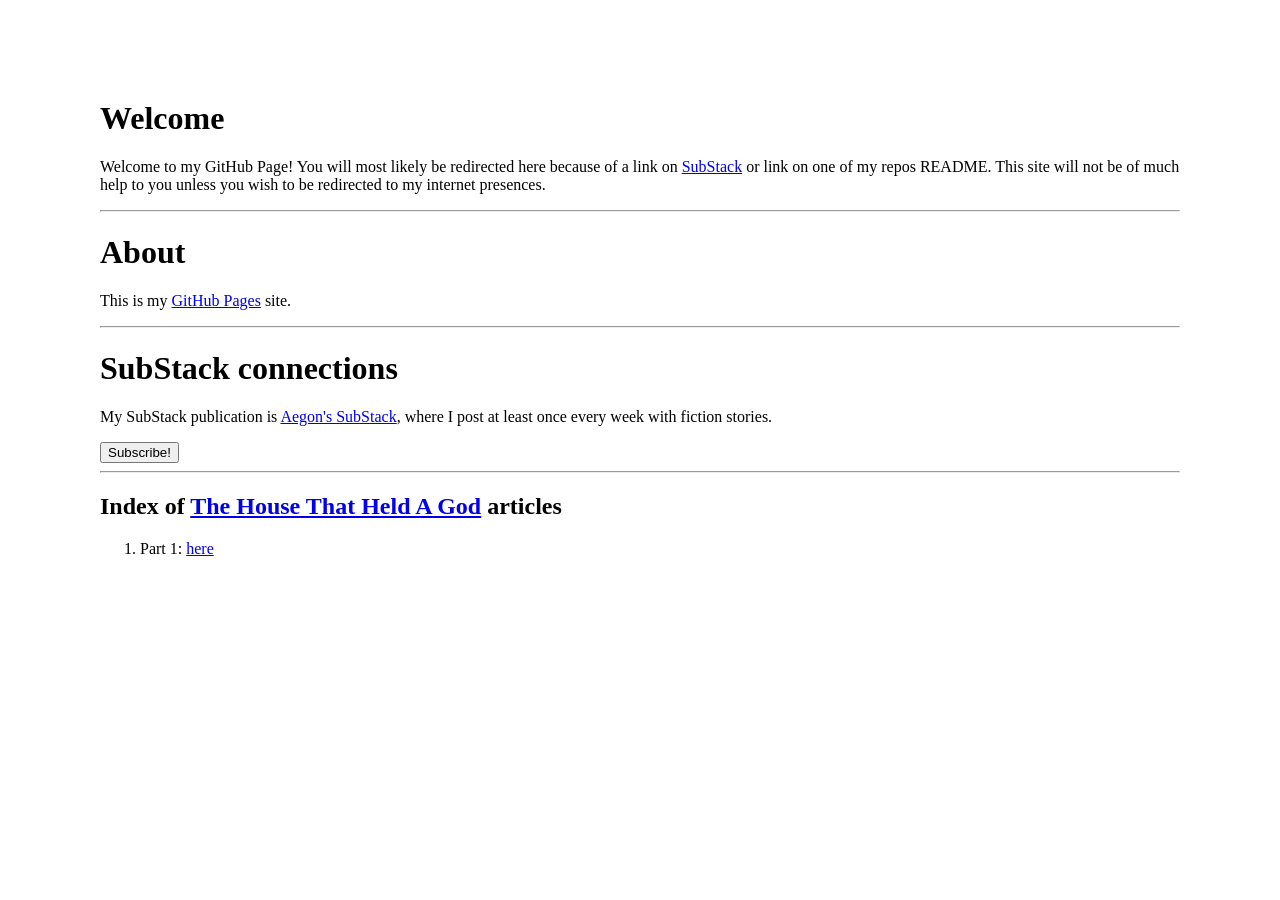
==== index.html @ 67aac41e "Update title from Naad's to Aegon's Github Page" ====
<!DOCTYPE html>
<html lang="en">
  <head>
    <meta charset="utf-8">
    <title>Aegon's Github Page</title>
    <style type="text/css">
      body {
        font: 'Nunito';
      }
    </style>
    <script>
      function goToMySubStack() {
        window.location.href = "https://aegontargaryen120.substack.com/?r=91o3v6&utm_campaign=pub-share-checklist";
      }
    </script>
  </head>
  <body topmargin="100" leftmargin="100">
    <h1>Welcome</h1>
    <p>Welcome to my GitHub Page! You will most likely be redirected here because of a link on <a href="https://substack.com/@naad1234">SubStack</a> or link on one of my repos README. This site will not be of much help to you unless you wish to be redirected to my internet presences.</p>
    <hr>
    <h1>About</h1>
    <p>This is my <a href="https://pages.github.com">GitHub Pages</a> site.</p>
    <hr>
    <h1>SubStack connections</h1>
    <p>My SubStack publication is <a href="https://aegontargaryen120.substack.com">Aegon's SubStack</a>, where I post at least once every week with fiction stories.</p>
    <button onclick="goToMySubStack()">Subscribe!</button>
    <hr>
    <h2>Index of <a href="https://aegontargaryen120.substack.com/">The House That Held A God</a> articles</h2>
    <ol type="1">
      <li>Part 1: <a href="https://aegontargaryen120.substack.com/p/the-house-that-held-a-god-pt-1?r=91o3v6&utm_campaign=post&utm_medium=web&showWelcomeOnShare=true">here</a></li>
    </ol>
  </body>
</html>
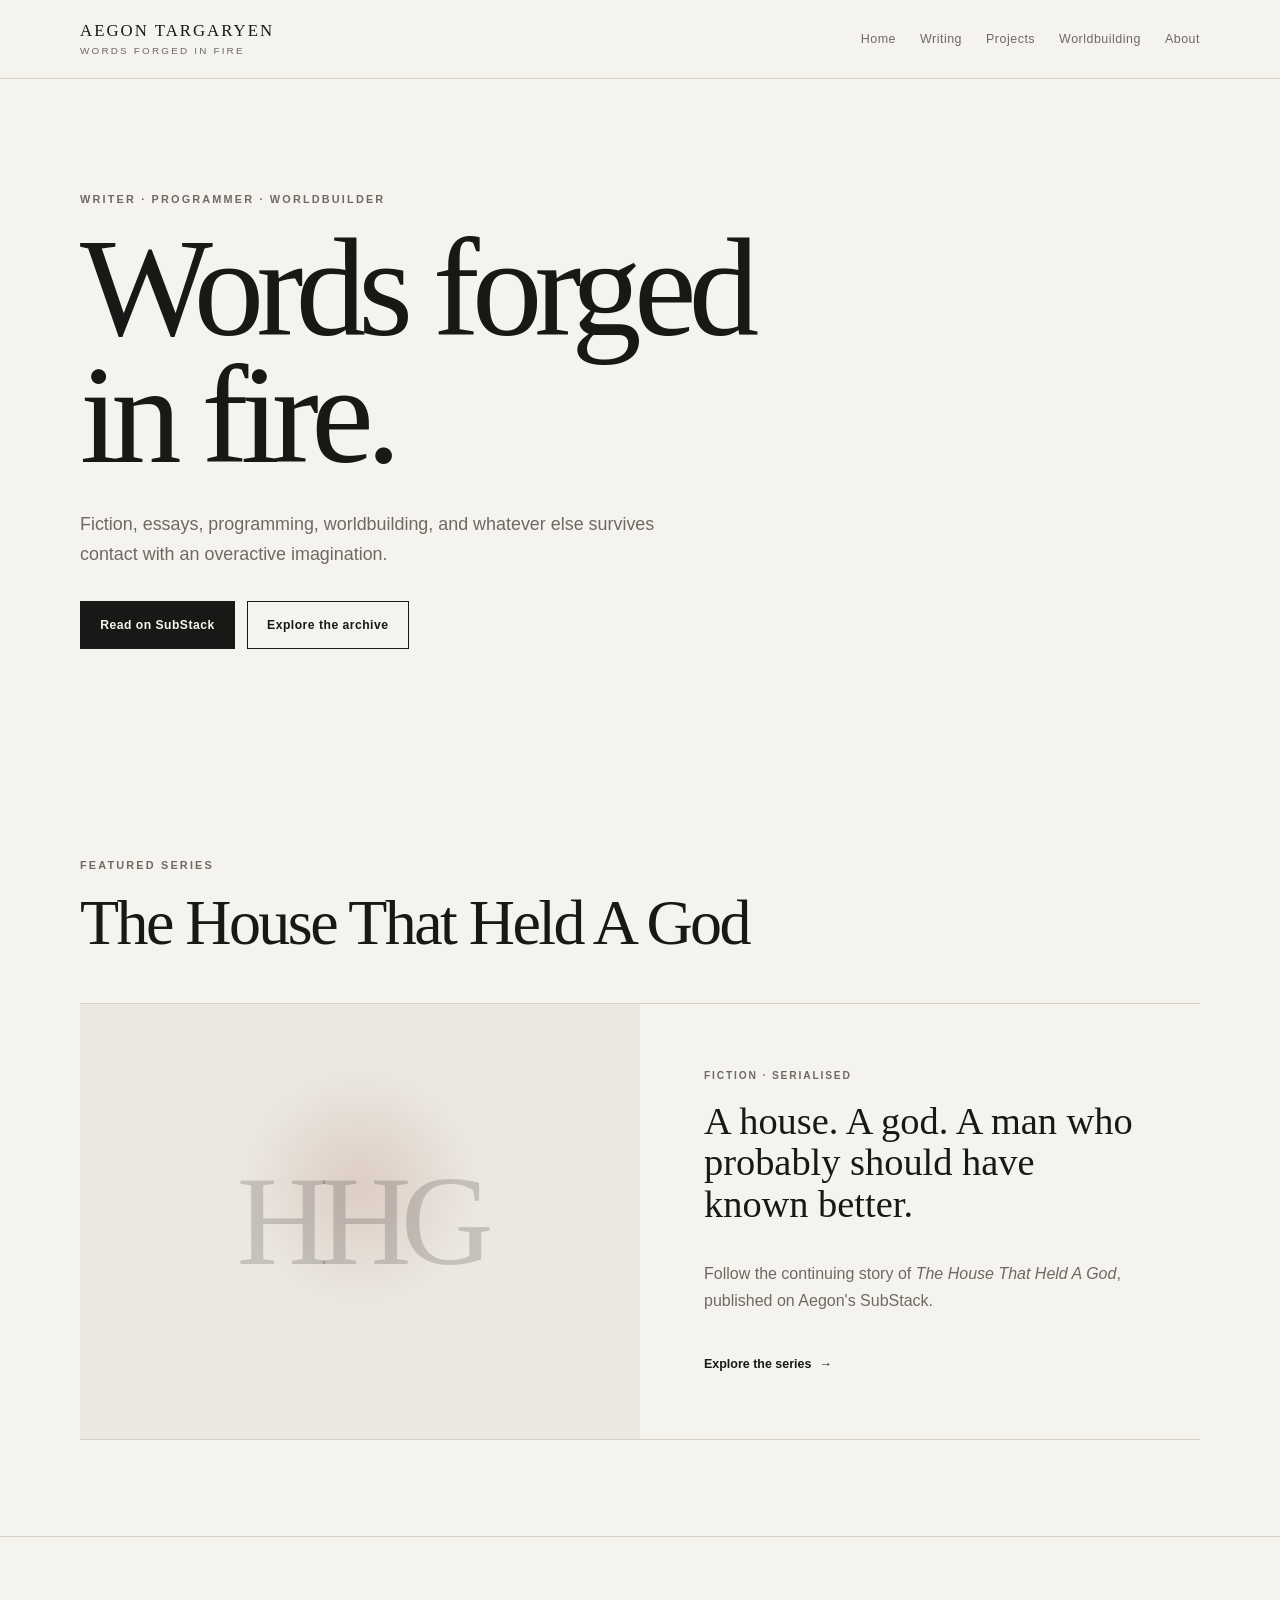
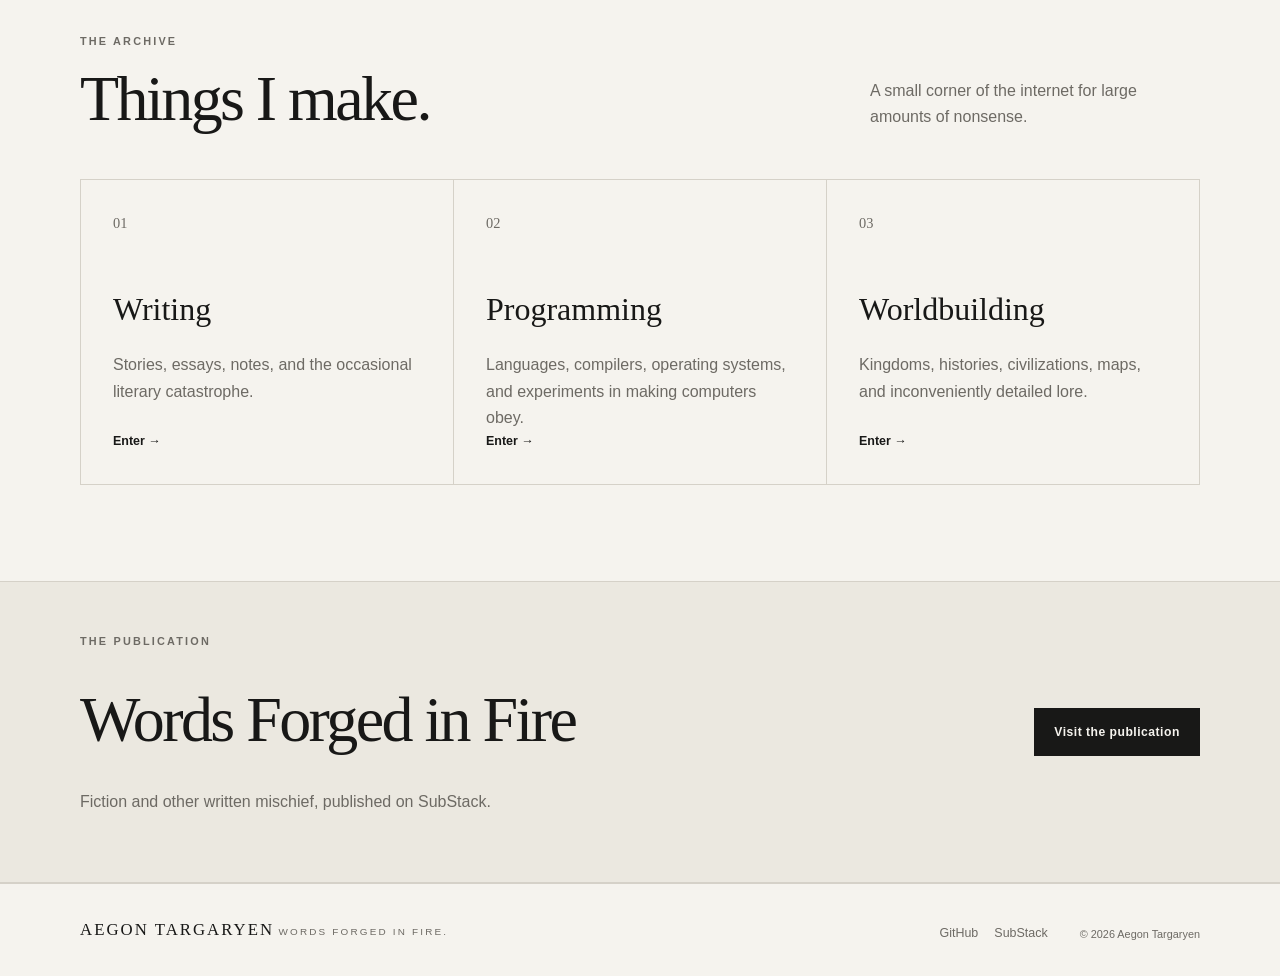
==== commit 0d93c03c: "Completely redesigned the site" ====
--- a/index.html
+++ b/index.html
@@ -1,33 +1,131 @@
-<!DOCTYPE html>
+<!doctype html>
 <html lang="en">
-  <head>
-    <meta charset="utf-8">
-    <title>Aegon's Github Page</title>
-    <style type="text/css">
-      body {
-        font: 'Nunito';
-      }
-    </style>
-    <script>
-      function goToMySubStack() {
-        window.location.href = "https://aegontargaryen120.substack.com/?r=91o3v6&utm_campaign=pub-share-checklist";
-      }
-    </script>
-  </head>
-  <body topmargin="100" leftmargin="100">
-    <h1>Welcome</h1>
-    <p>Welcome to my GitHub Page! You will most likely be redirected here because of a link on <a href="https://substack.com/@naad1234">SubStack</a> or link on one of my repos README. This site will not be of much help to you unless you wish to be redirected to my internet presences.</p>
-    <hr>
-    <h1>About</h1>
-    <p>This is my <a href="https://pages.github.com">GitHub Pages</a> site.</p>
-    <hr>
-    <h1>SubStack connections</h1>
-    <p>My SubStack publication is <a href="https://aegontargaryen120.substack.com">Aegon's SubStack</a>, where I post at least once every week with fiction stories.</p>
-    <button onclick="goToMySubStack()">Subscribe!</button>
-    <hr>
-    <h2>Index of <a href="https://aegontargaryen120.substack.com/">The House That Held A God</a> articles</h2>
-    <ol type="1">
-      <li>Part 1: <a href="https://aegontargaryen120.substack.com/p/the-house-that-held-a-god-pt-1?r=91o3v6&utm_campaign=post&utm_medium=web&showWelcomeOnShare=true">here</a></li>
-    </ol>
-  </body>
+<head>
+  <meta charset="utf-8">
+  <meta name="viewport" content="width=device-width, initial-scale=1">
+  <meta name="description" content="Aegon Targaryen — writing, programming, worldbuilding, and assorted intellectual mischief.">
+  <title>Aegon Targaryen | Words Forged in Fire</title>
+  <link rel="stylesheet" href="css/style.css">
+</head>
+<body>
+  <header class="site-header">
+    <div class="container header-inner">
+      <a class="brand" href="index.html" aria-label="Aegon Targaryen home">
+        <span class="brand-name">AEGON TARGARYEN</span>
+        <span class="brand-tagline">WORDS FORGED IN FIRE</span>
+      </a>
+
+      <button class="menu-toggle" type="button" aria-expanded="false" aria-controls="site-nav" aria-label="Open navigation">
+        <span></span><span></span><span></span>
+      </button>
+
+      <nav id="site-nav" class="site-nav" aria-label="Main navigation">
+        <a href="index.html">Home</a>
+        <a href="writing.html">Writing</a>
+        <a href="projects.html">Projects</a>
+        <a href="worldbuilding.html">Worldbuilding</a>
+        <a href="about.html">About</a>
+      </nav>
+    </div>
+  </header>
+
+  <main>
+    <section class="hero container">
+      <div class="hero-copy">
+        <p class="eyebrow">Writer · Programmer · Worldbuilder</p>
+        <h1>Words forged<br>in fire.</h1>
+        <p class="hero-lede">
+          Fiction, essays, programming, worldbuilding, and whatever else
+          survives contact with an overactive imagination.
+        </p>
+        <div class="actions">
+          <a class="button button-dark" href="https://aegontargaryen120.substack.com/">Read on SubStack</a>
+          <a class="button button-light" href="writing.html">Explore the archive</a>
+        </div>
+      </div>
+    </section>
+
+    <section class="section container featured">
+      <div class="section-heading">
+        <p class="eyebrow">Featured series</p>
+        <h2>The House That Held A God</h2>
+      </div>
+
+      <article class="feature-card">
+        <div class="feature-art" aria-hidden="true">
+          <span>HHG</span>
+        </div>
+        <div class="feature-copy">
+          <p class="meta">FICTION · SERIALISED</p>
+          <h3>A house. A god. A man who probably should have known better.</h3>
+          <p>
+            Follow the continuing story of <em>The House That Held A God</em>,
+            published on Aegon's SubStack.
+          </p>
+          <a class="text-link" href="series/house-that-held-a-god.html">Explore the series <span>→</span></a>
+        </div>
+      </article>
+    </section>
+
+    <section class="section section-rule">
+      <div class="container">
+        <div class="section-heading split">
+          <div>
+            <p class="eyebrow">The archive</p>
+            <h2>Things I make.</h2>
+          </div>
+          <p class="section-note">A small corner of the internet for large amounts of nonsense.</p>
+        </div>
+
+        <div class="card-grid">
+          <a class="topic-card" href="writing.html">
+            <span class="card-number">01</span>
+            <h3>Writing</h3>
+            <p>Stories, essays, notes, and the occasional literary catastrophe.</p>
+            <span class="text-link">Enter →</span>
+          </a>
+          <a class="topic-card" href="projects.html">
+            <span class="card-number">02</span>
+            <h3>Programming</h3>
+            <p>Languages, compilers, operating systems, and experiments in making computers obey.</p>
+            <span class="text-link">Enter →</span>
+          </a>
+          <a class="topic-card" href="worldbuilding.html">
+            <span class="card-number">03</span>
+            <h3>Worldbuilding</h3>
+            <p>Kingdoms, histories, civilizations, maps, and inconveniently detailed lore.</p>
+            <span class="text-link">Enter →</span>
+          </a>
+        </div>
+      </div>
+    </section>
+
+    <section class="newsletter">
+      <div class="container newsletter-inner">
+        <div>
+          <p class="eyebrow">The publication</p>
+          <h2>Words Forged in Fire</h2>
+          <p>Fiction and other written mischief, published on SubStack.</p>
+        </div>
+        <a class="button button-dark" href="https://aegontargaryen120.substack.com/">Visit the publication</a>
+      </div>
+    </section>
+  </main>
+
+  <footer class="site-footer">
+    <div class="container footer-inner">
+      <div>
+        <span class="brand-name">AEGON TARGARYEN</span>
+        <span class="footer-tagline">Words forged in fire.</span>
+      </div>
+      <div class="footer-links">
+        <a href="https://github.com/aegontargaryen120">GitHub</a>
+        <a href="https://aegontargaryen120.substack.com/">SubStack</a>
+      </div>
+      <small>© <span id="year"></span> Aegon Targaryen</small>
+    </div>
+  </footer>
+
+  <script src="js/main.js"></script>
+</body>
 </html>
--- a/css/style.css
+++ b/css/style.css
@@ -0,0 +1,495 @@
+:root {
+  --paper: #f5f3ee;
+  --paper-dark: #ebe8e0;
+  --ink: #181817;
+  --muted: #6d6a64;
+  --line: #d5d1c8;
+  --accent: #8a3026;
+  --accent-dark: #68231d;
+  --serif: Georgia, "Times New Roman", serif;
+  --sans: -apple-system, BlinkMacSystemFont, "Segoe UI", sans-serif;
+  --content: 1120px;
+  --reading: 720px;
+}
+
+* { box-sizing: border-box; }
+
+html { scroll-behavior: smooth; }
+
+body {
+  margin: 0;
+  background: var(--paper);
+  color: var(--ink);
+  font-family: var(--sans);
+  line-height: 1.65;
+}
+
+body::selection {
+  background: var(--ink);
+  color: var(--paper);
+}
+
+a { color: inherit; text-decoration: none; }
+
+img { display: block; max-width: 100%; }
+
+button { font: inherit; }
+
+.container {
+  width: min(calc(100% - 3rem), var(--content));
+  margin-inline: auto;
+}
+
+.narrow { max-width: var(--reading); }
+
+.site-header {
+  border-bottom: 1px solid var(--line);
+  background: rgba(245, 243, 238, .94);
+  position: sticky;
+  top: 0;
+  z-index: 10;
+  backdrop-filter: blur(10px);
+}
+
+.header-inner {
+  min-height: 78px;
+  display: flex;
+  align-items: center;
+  justify-content: space-between;
+  gap: 2rem;
+}
+
+.brand {
+  display: inline-flex;
+  flex-direction: column;
+  line-height: 1.1;
+}
+
+.brand-name {
+  font-family: var(--serif);
+  font-size: 1.05rem;
+  letter-spacing: .12em;
+}
+
+.brand-tagline, .footer-tagline {
+  margin-top: .35rem;
+  color: var(--muted);
+  font-size: .62rem;
+  letter-spacing: .22em;
+  text-transform: uppercase;
+}
+
+.site-nav {
+  display: flex;
+  align-items: center;
+  gap: 1.5rem;
+}
+
+.site-nav a {
+  position: relative;
+  color: var(--muted);
+  font-size: .78rem;
+  letter-spacing: .04em;
+}
+
+.site-nav a:hover, .site-nav a.active { color: var(--ink); }
+
+.site-nav a.active::after {
+  content: "";
+  position: absolute;
+  left: 0;
+  right: 0;
+  bottom: -.45rem;
+  height: 1px;
+  background: var(--accent);
+}
+
+.menu-toggle {
+  display: none;
+  border: 0;
+  background: transparent;
+  padding: .4rem;
+  cursor: pointer;
+}
+
+.menu-toggle span {
+  display: block;
+  width: 25px;
+  height: 1px;
+  margin: 5px 0;
+  background: var(--ink);
+}
+
+.hero {
+  min-height: 72vh;
+  display: flex;
+  align-items: center;
+  padding-block: 7rem;
+}
+
+.hero-copy { max-width: 820px; }
+
+.eyebrow {
+  margin: 0 0 1rem;
+  color: var(--muted);
+  font-size: .68rem;
+  font-weight: 700;
+  letter-spacing: .2em;
+  text-transform: uppercase;
+}
+
+.hero h1, .page-hero h1 {
+  margin: 0;
+  font-family: var(--serif);
+  font-weight: 400;
+  letter-spacing: -.055em;
+  line-height: .9;
+}
+
+.hero h1 {
+  font-size: clamp(4.5rem, 11vw, 9rem);
+}
+
+.hero-lede {
+  max-width: 600px;
+  margin: 2rem 0;
+  color: var(--muted);
+  font-size: 1.12rem;
+}
+
+.actions {
+  display: flex;
+  flex-wrap: wrap;
+  gap: .75rem;
+}
+
+.button {
+  display: inline-block;
+  padding: .8rem 1.2rem;
+  border: 1px solid var(--ink);
+  font-size: .76rem;
+  font-weight: 700;
+  letter-spacing: .04em;
+  transition: background .18s ease, color .18s ease, transform .18s ease, border-color .18s ease;
+}
+
+.button:hover { transform: translateY(-2px); }
+
+.button-dark { background: var(--ink); color: var(--paper); }
+.button-dark:hover { background: var(--accent); border-color: var(--accent); }
+.button-light:hover { background: var(--ink); color: var(--paper); }
+
+.section {
+  padding-block: 6rem;
+}
+
+.section-rule {
+  border-top: 1px solid var(--line);
+}
+
+.section-heading h2 {
+  margin: 0;
+  font-family: var(--serif);
+  font-size: clamp(2.3rem, 5vw, 4.5rem);
+  font-weight: 400;
+  letter-spacing: -.04em;
+  line-height: 1;
+}
+
+.split {
+  display: flex;
+  align-items: end;
+  justify-content: space-between;
+  gap: 3rem;
+  margin-bottom: 3rem;
+}
+
+.section-note {
+  max-width: 330px;
+  margin: 0;
+  color: var(--muted);
+}
+
+.feature-card {
+  display: grid;
+  grid-template-columns: 1fr 1fr;
+  margin-top: 3rem;
+  border-top: 1px solid var(--line);
+  border-bottom: 1px solid var(--line);
+}
+
+.feature-art {
+  min-height: 430px;
+  display: grid;
+  place-items: center;
+  background:
+    radial-gradient(circle at 50% 42%, rgba(138,48,38,.15), transparent 32%),
+    var(--paper-dark);
+  color: rgba(24,24,23,.18);
+  font-family: var(--serif);
+  font-size: clamp(4rem, 10vw, 8rem);
+  letter-spacing: -.08em;
+}
+
+.feature-copy {
+  display: flex;
+  flex-direction: column;
+  justify-content: center;
+  padding: clamp(2rem, 5vw, 5rem);
+}
+
+.feature-copy h3 {
+  margin: 0 0 1.25rem;
+  font-family: var(--serif);
+  font-size: clamp(1.8rem, 3vw, 3rem);
+  font-weight: 400;
+  line-height: 1.08;
+}
+
+.feature-copy p:not(.meta) { color: var(--muted); }
+
+.meta {
+  margin: 0 0 1rem;
+  color: var(--muted);
+  font-size: .64rem;
+  font-weight: 700;
+  letter-spacing: .18em;
+}
+
+.text-link {
+  display: inline-flex;
+  gap: .5rem;
+  width: fit-content;
+  margin-top: 1.5rem;
+  font-size: .78rem;
+  font-weight: 700;
+}
+
+.text-link:hover { color: var(--accent); }
+
+.card-grid {
+  display: grid;
+  grid-template-columns: repeat(3, 1fr);
+  border-top: 1px solid var(--line);
+  border-left: 1px solid var(--line);
+}
+
+.topic-card {
+  display: flex;
+  min-height: 300px;
+  flex-direction: column;
+  padding: 2rem;
+  border-right: 1px solid var(--line);
+  border-bottom: 1px solid var(--line);
+  transition: background .2s ease;
+}
+
+.topic-card:hover { background: var(--paper-dark); }
+
+.card-number, .article-no {
+  color: var(--muted);
+  font-family: var(--serif);
+  font-size: .9rem;
+}
+
+.topic-card h3, .topic-card h2 {
+  margin: 3rem 0 1rem;
+  font-family: var(--serif);
+  font-size: 2rem;
+  font-weight: 400;
+}
+
+.topic-card p {
+  margin: 0;
+  color: var(--muted);
+}
+
+.topic-card .text-link { margin-top: auto; }
+
+.newsletter {
+  background: var(--paper-dark);
+  border-top: 1px solid var(--line);
+  border-bottom: 1px solid var(--line);
+}
+
+.newsletter-inner {
+  min-height: 300px;
+  display: flex;
+  align-items: center;
+  justify-content: space-between;
+  gap: 3rem;
+}
+
+.newsletter h2 {
+  margin: 0;
+  font-family: var(--serif);
+  font-size: clamp(2.5rem, 5vw, 4rem);
+  font-weight: 400;
+  letter-spacing: -.04em;
+}
+
+.newsletter p:not(.eyebrow) { color: var(--muted); }
+
+.page-hero {
+  padding-block: 8rem 5rem;
+}
+
+.page-hero h1 {
+  font-size: clamp(4rem, 10vw, 8rem);
+}
+
+.page-hero > p:last-child {
+  max-width: 620px;
+  margin-top: 2rem;
+  color: var(--muted);
+  font-size: 1.1rem;
+}
+
+.page-hero .lead {
+  font-size: 1.25rem;
+}
+
+.list-heading {
+  display: flex;
+  justify-content: space-between;
+  padding: 0 0 1rem;
+  color: var(--muted);
+  border-bottom: 1px solid var(--line);
+  font-size: .65rem;
+  font-weight: 700;
+  letter-spacing: .18em;
+  text-transform: uppercase;
+}
+
+.article-row {
+  display: grid;
+  grid-template-columns: 60px 1fr 30px;
+  gap: 1.5rem;
+  align-items: center;
+  padding: 2rem 0;
+  border-bottom: 1px solid var(--line);
+  transition: padding .18s ease;
+}
+
+.article-row:hover { padding-inline: .75rem; }
+
+.article-row h2 {
+  margin: 0;
+  font-family: var(--serif);
+  font-size: clamp(1.5rem, 3vw, 2.4rem);
+  font-weight: 400;
+}
+
+.article-row p:not(.meta) {
+  margin: .35rem 0 0;
+  color: var(--muted);
+}
+
+.article-arrow {
+  font-size: 1.2rem;
+  transition: transform .18s ease;
+}
+
+.article-row:hover .article-arrow { transform: translateX(4px); color: var(--accent); }
+
+.prose {
+  padding-top: 0;
+  padding-bottom: 8rem;
+}
+
+.prose p {
+  font-family: var(--serif);
+  font-size: 1.18rem;
+}
+
+.about-links {
+  display: flex;
+  gap: .75rem;
+  margin-top: 2rem;
+}
+
+.site-footer {
+  border-top: 1px solid var(--line);
+  padding-block: 2rem;
+}
+
+.footer-inner {
+  display: grid;
+  grid-template-columns: 1fr auto auto;
+  gap: 2rem;
+  align-items: end;
+}
+
+.footer-links {
+  display: flex;
+  gap: 1rem;
+  color: var(--muted);
+  font-size: .78rem;
+}
+
+.footer-links a:hover { color: var(--accent); }
+
+.site-footer small {
+  color: var(--muted);
+  font-size: .68rem;
+}
+
+@media (max-width: 760px) {
+  .container { width: min(calc(100% - 2rem), var(--content)); }
+
+  .site-header { position: relative; }
+
+  .menu-toggle { display: block; }
+
+  .site-nav {
+    display: none;
+    position: absolute;
+    inset: 78px 0 auto;
+    padding: 1.25rem 1rem 1.5rem;
+    flex-direction: column;
+    align-items: flex-start;
+    gap: 1rem;
+    background: var(--paper);
+    border-bottom: 1px solid var(--line);
+  }
+
+  .site-nav.is-open { display: flex; }
+
+  .site-nav a.active::after { display: none; }
+
+  .hero {
+    min-height: 75vh;
+    padding-block: 5rem;
+  }
+
+  .hero h1 { font-size: clamp(4rem, 19vw, 7rem); }
+
+  .section { padding-block: 4.5rem; }
+
+  .feature-card { grid-template-columns: 1fr; }
+
+  .feature-art { min-height: 260px; }
+
+  .split, .newsletter-inner {
+    align-items: flex-start;
+    flex-direction: column;
+  }
+
+  .card-grid { grid-template-columns: 1fr; }
+
+  .topic-card { min-height: 250px; }
+
+  .page-hero { padding-block: 5rem 3rem; }
+
+  .page-hero h1 { font-size: clamp(4rem, 18vw, 7rem); }
+
+  .article-row {
+    grid-template-columns: 35px 1fr 20px;
+    gap: .75rem;
+  }
+
+  .footer-inner {
+    grid-template-columns: 1fr;
+    gap: 1rem;
+  }
+}
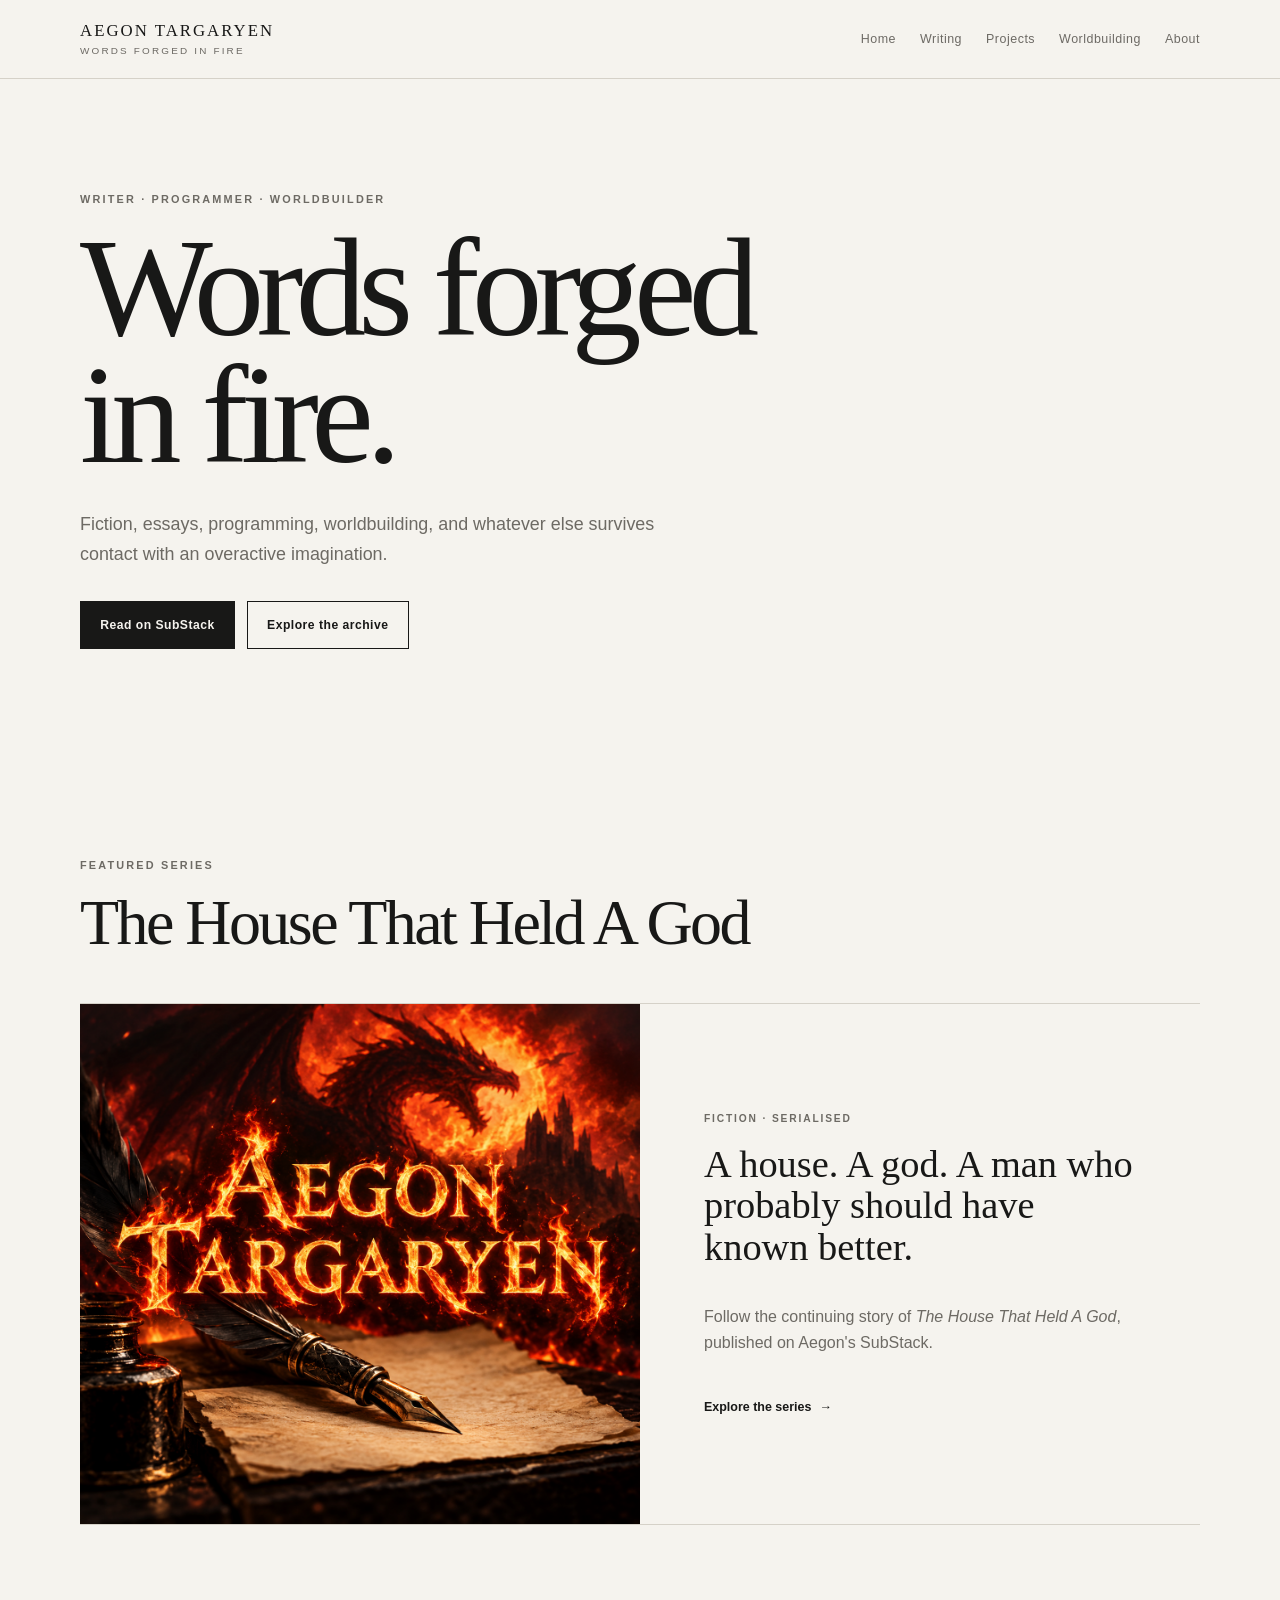
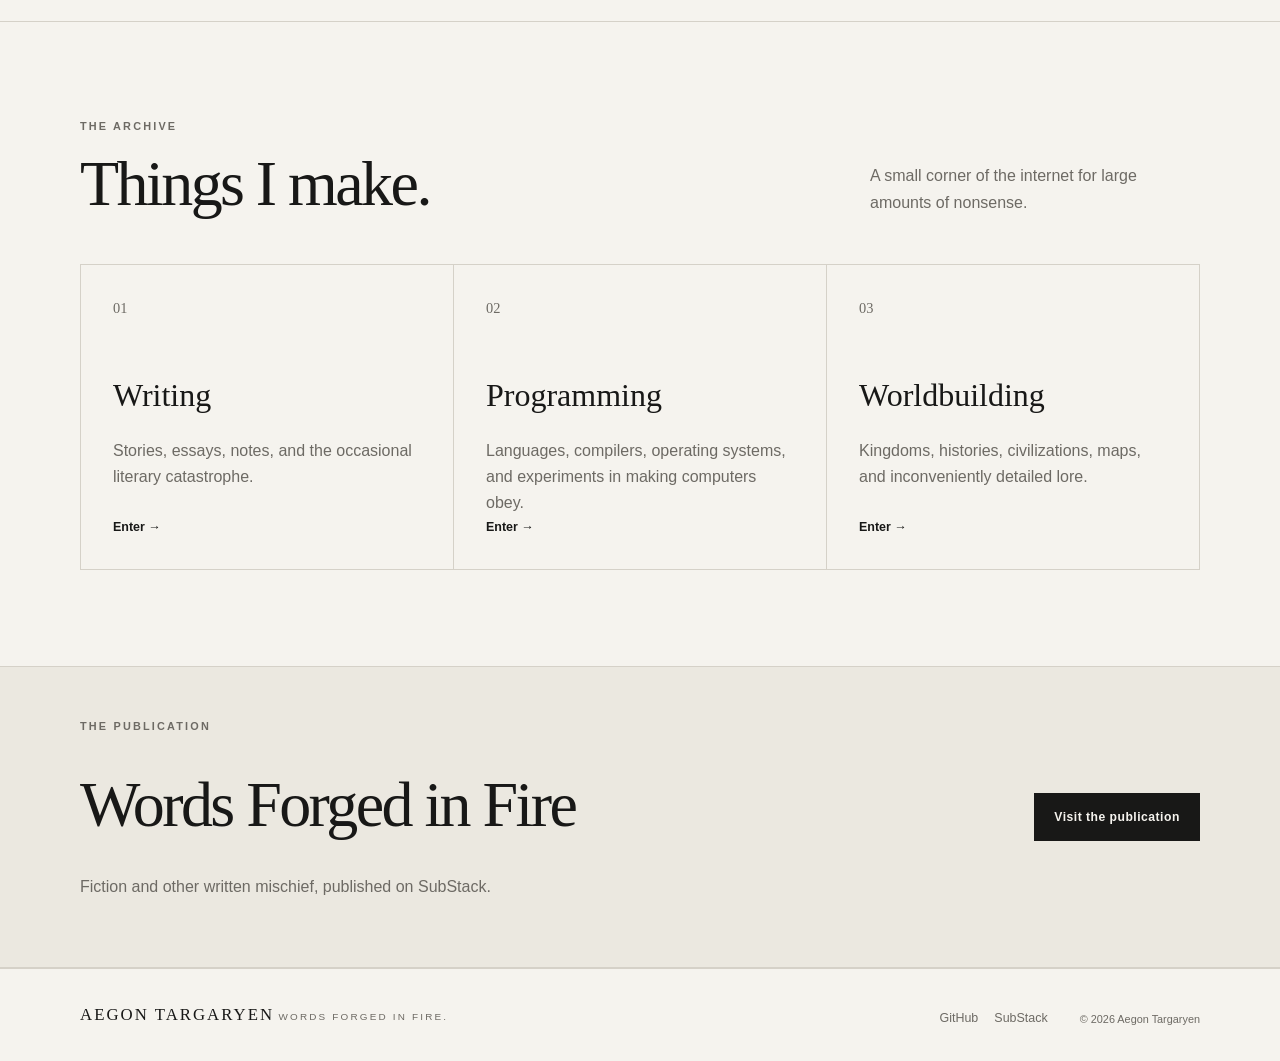
==== commit 181365b5: "Added better logo for THTHAG" ====
--- a/index.html
+++ b/index.html
@@ -53,7 +53,7 @@
 
       <article class="feature-card">
         <div class="feature-art" aria-hidden="true">
-          <span>HHG</span>
+            <img src="logo.png" height=520 width=600>
         </div>
         <div class="feature-copy">
           <p class="meta">FICTION · SERIALISED</p>
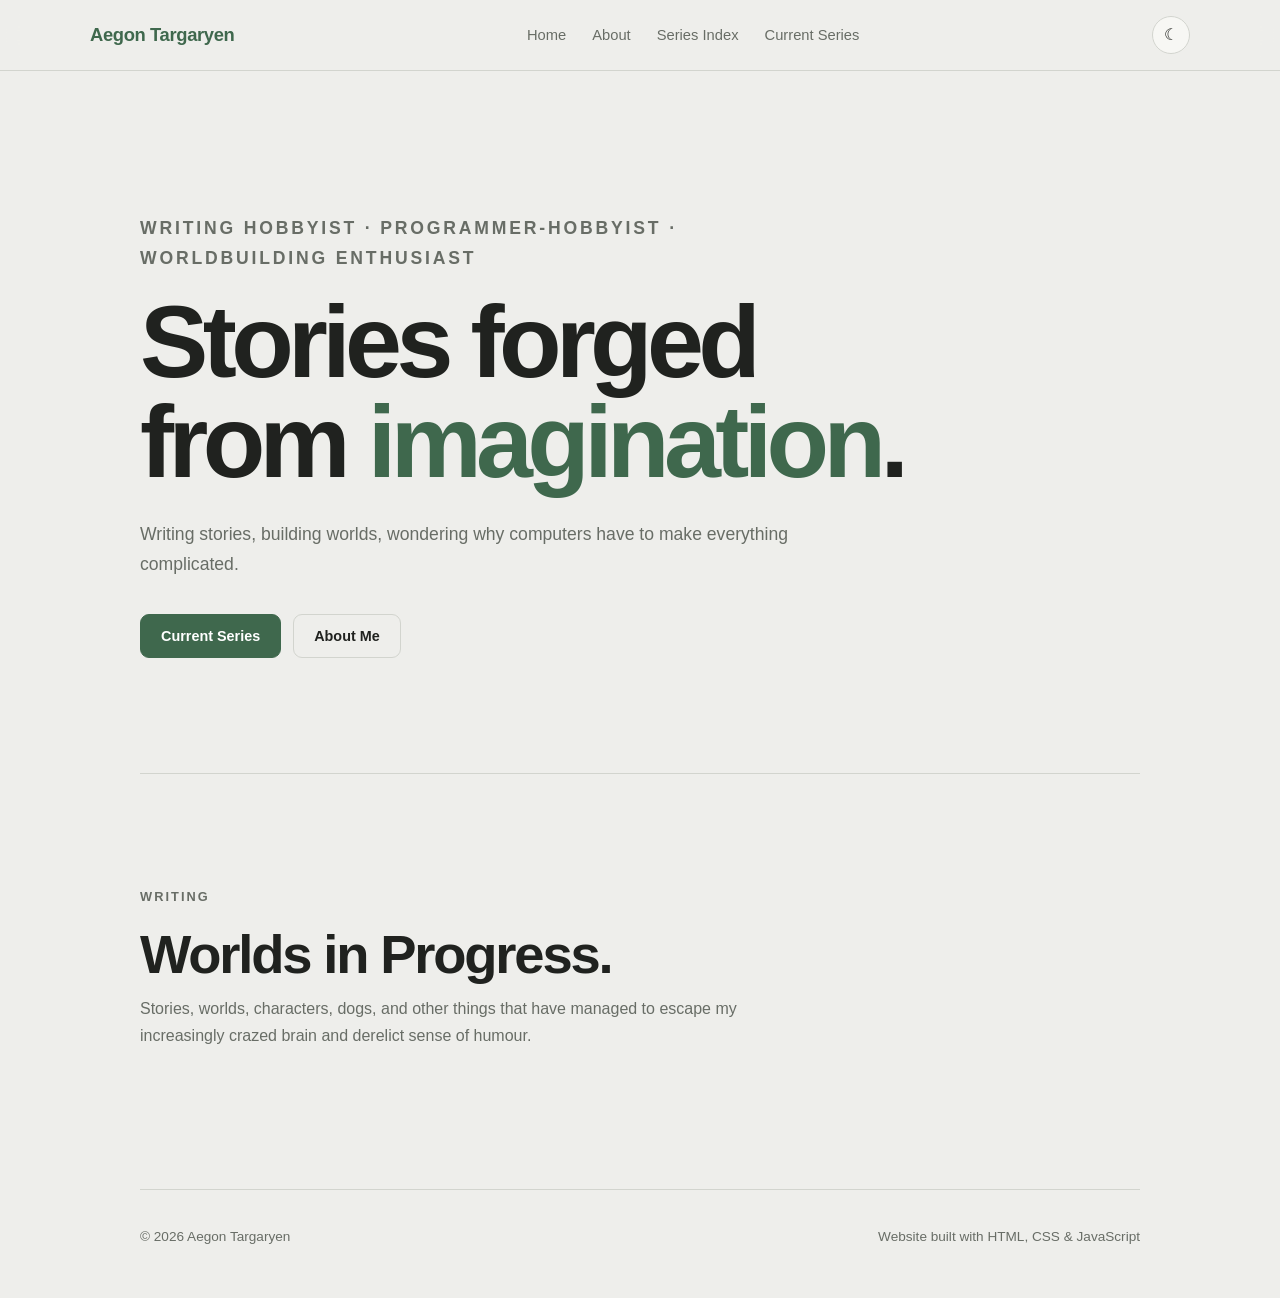
==== commit 10690951: "Basic website completely redesigned" ====
--- a/index.html
+++ b/index.html
@@ -1,131 +1,82 @@
-<!doctype html>
+<!DOCTYPE html>
 <html lang="en">
-<head>
-  <meta charset="utf-8">
-  <meta name="viewport" content="width=device-width, initial-scale=1">
-  <meta name="description" content="Aegon Targaryen — writing, programming, worldbuilding, and assorted intellectual mischief.">
-  <title>Aegon Targaryen | Words Forged in Fire</title>
-  <link rel="stylesheet" href="css/style.css">
-</head>
-<body>
-  <header class="site-header">
-    <div class="container header-inner">
-      <a class="brand" href="index.html" aria-label="Aegon Targaryen home">
-        <span class="brand-name">AEGON TARGARYEN</span>
-        <span class="brand-tagline">WORDS FORGED IN FIRE</span>
-      </a>
+    <head>
+        <meta charset="utf-8">
+        <meta name="viewport" content="width=device-width, initial-scale=1.0">
 
-      <button class="menu-toggle" type="button" aria-expanded="false" aria-controls="site-nav" aria-label="Open navigation">
-        <span></span><span></span><span></span>
-      </button>
+        <title>Aegon Targaryen | Website</title>
+        <meta name="description" content="Aegon Targaryen (@aegontargaryen120) on SubStack | Personal Website.">
 
-      <nav id="site-nav" class="site-nav" aria-label="Main navigation">
-        <a href="index.html">Home</a>
-        <a href="writing.html">Writing</a>
-        <a href="projects.html">Projects</a>
-        <a href="worldbuilding.html">Worldbuilding</a>
-        <a href="about.html">About</a>
-      </nav>
-    </div>
-  </header>
+        <link rel="stylesheet" href="styling/style.css">
+    </head>
 
-  <main>
-    <section class="hero container">
-      <div class="hero-copy">
-        <p class="eyebrow">Writer · Programmer · Worldbuilder</p>
-        <h1>Words forged<br>in fire.</h1>
-        <p class="hero-lede">
-          Fiction, essays, programming, worldbuilding, and whatever else
-          survives contact with an overactive imagination.
-        </p>
-        <div class="actions">
-          <a class="button button-dark" href="https://aegontargaryen120.substack.com/">Read on SubStack</a>
-          <a class="button button-light" href="writing.html">Explore the archive</a>
-        </div>
-      </div>
-    </section>
+    <body>
+        <header class="site-header">
+            <nav class="nav">
+                <a href="assets/logo.png" class="logo">
+                    <span>Aegon Targaryen</span>
+                </a>
 
-    <section class="section container featured">
-      <div class="section-heading">
-        <p class="eyebrow">Featured series</p>
-        <h2>The House That Held A God</h2>
-      </div>
+                <ul class="nav-links">
+                    <li><a href="./index.html">Home</a></li>
+                    <li><a href="./about/index.html">About</a></li>
+                    <li><a href="./series-index/index.html">Series Index</a></li>
+                    <li><a href="./series/index.html">Current Series</a></li>
+                </ul>
 
-      <article class="feature-card">
-        <div class="feature-art" aria-hidden="true">
-            <img src="logo.png" height=520 width=600>
-        </div>
-        <div class="feature-copy">
-          <p class="meta">FICTION · SERIALISED</p>
-          <h3>A house. A god. A man who probably should have known better.</h3>
-          <p>
-            Follow the continuing story of <em>The House That Held A God</em>,
-            published on Aegon's SubStack.
-          </p>
-          <a class="text-link" href="series/house-that-held-a-god.html">Explore the series <span>→</span></a>
-        </div>
-      </article>
-    </section>
+                <button class="theme-toggle" aria-label="Switch theme">
+                    ☾
+                </button>
+            </nav>
+        </header>
 
-    <section class="section section-rule">
-      <div class="container">
-        <div class="section-heading split">
-          <div>
-            <p class="eyebrow">The archive</p>
-            <h2>Things I make.</h2>
-          </div>
-          <p class="section-note">A small corner of the internet for large amounts of nonsense.</p>
-        </div>
+        <main>
+            <section class="hero">
+                <p class="eyebrow">Writing Hobbyist · Programmer-Hobbyist · Worldbuilding Enthusiast</p>
 
-        <div class="card-grid">
-          <a class="topic-card" href="writing.html">
-            <span class="card-number">01</span>
-            <h3>Writing</h3>
-            <p>Stories, essays, notes, and the occasional literary catastrophe.</p>
-            <span class="text-link">Enter →</span>
-          </a>
-          <a class="topic-card" href="projects.html">
-            <span class="card-number">02</span>
-            <h3>Programming</h3>
-            <p>Languages, compilers, operating systems, and experiments in making computers obey.</p>
-            <span class="text-link">Enter →</span>
-          </a>
-          <a class="topic-card" href="worldbuilding.html">
-            <span class="card-number">03</span>
-            <h3>Worldbuilding</h3>
-            <p>Kingdoms, histories, civilizations, maps, and inconveniently detailed lore.</p>
-            <span class="text-link">Enter →</span>
-          </a>
-        </div>
-      </div>
-    </section>
+                <h1>
+                    Stories forged<br>
+                    from <span>imagination</span>.
+                </h1>
 
-    <section class="newsletter">
-      <div class="container newsletter-inner">
-        <div>
-          <p class="eyebrow">The publication</p>
-          <h2>Words Forged in Fire</h2>
-          <p>Fiction and other written mischief, published on SubStack.</p>
-        </div>
-        <a class="button button-dark" href="https://aegontargaryen120.substack.com/">Visit the publication</a>
-      </div>
-    </section>
-  </main>
+                <p>
+                    Writing stories, building worlds, wondering why computers
+                    have to make everything complicated.
+                </p>
 
-  <footer class="site-footer">
-    <div class="container footer-inner">
-      <div>
-        <span class="brand-name">AEGON TARGARYEN</span>
-        <span class="footer-tagline">Words forged in fire.</span>
-      </div>
-      <div class="footer-links">
-        <a href="https://github.com/aegontargaryen120">GitHub</a>
-        <a href="https://aegontargaryen120.substack.com/">SubStack</a>
-      </div>
-      <small>© <span id="year"></span> Aegon Targaryen</small>
-    </div>
-  </footer>
+                <div class="hero-actions">
+                    <a href="./series/index.html" class="button">
+                        Current Series
+                    </a>
 
-  <script src="js/main.js"></script>
-</body>
+                    <a href="./about/index.html" class="button secondary">
+                        About Me
+                    </a>
+                </div>
+            </section>
+            
+            <section class="section fade-in">
+                <div class="section-heading">
+                    <p class="eyebrow">Writing</p>
+                    <h2>Worlds in Progress.</h2>
+
+                    <p>
+                        Stories, worlds, characters, dogs, and other things that have
+                        managed to escape my increasingly crazed brain and derelict
+                        sense of humour.
+                    </p>
+                </div>
+            </section>
+            
+        </main>
+
+        <footer class="site-footer">
+            <div class="footer-inner">
+                <span>&copy; 2026 Aegon Targaryen</span>
+                <span>Website built with HTML, CSS & JavaScript</span>
+            </div>
+        </footer>
+
+        <script src="./styling/script.js"></script>
+    </body>
 </html>
--- a/styling/style.css
+++ b/styling/style.css
@@ -0,0 +1,408 @@
+:root {
+    --bg: #eeeeeb;
+    --surface: #f7f7f4;
+    --surface-alt: #e5e6e1;
+    --text: #20221f;
+    --text-muted: #686d66;
+    --accent: #3f684d;
+    --accent-hover: #31543e;
+    --border: #d2d4ce;
+    --shadow: 0 10px 30px rgba(0, 0, 0, 0.06);
+    --radius: 14px;
+    --transition: 180ms ease;
+}
+
+[data-theme="dark"] {
+    --bg: #191b19;
+    --surface: #222522;
+    --surface-alt: #292d29;
+    --text: #eceee9;
+    --text-muted: #a4aaa2;
+    --accent: #79a889;
+    --accent-hover: #91bd9d;
+    --border: #363b36;
+    --shadow: 0 10px 30px rgba(0, 0, 0, 0.2);
+}
+
+* {
+    box-sizing: border-box;
+    margin: 0;
+    padding: 0;
+}
+
+html {
+    scroll-behavior: smooth;
+}
+
+body {
+    min-height: 100vh;
+    background: var(--bg);
+    color: var(--text);
+    font-family: -apple-system, BlinkMacSystemFont, "SF Pro Display",
+        "SF Pro Text", Aptos, Arial, sans-serif;
+    line-height: 1.7;
+    transition:
+        background var(--transition),
+        color var(--transition);
+}
+
+a {
+    color: inherit;
+    text-decoration: none;
+}
+
+button {
+    font: inherit;
+}
+
+.site-header {
+    position: sticky;
+    top: 0;
+    z-index: 100;
+    border-bottom: 1px solid var(--border);
+    background: color-mix(in srgb, var(--bg) 88%, transparent);
+    backdrop-filter: blur(14px);
+}
+
+.nav {
+    width: min(1100px, calc(100% - 40px));
+    min-height: 70px;
+    margin: 0 auto;
+    display: flex;
+    align-items: center;
+    justify-content: space-between;
+    gap: 24px;
+}
+
+.logo {
+    font-size: 1.15rem;
+    font-weight: 700;
+    letter-spacing: -0.02em;
+}
+
+.logo span {
+    color: var(--accent);
+}
+
+.nav-links {
+    display: flex;
+    align-items: center;
+    gap: 26px;
+    list-style: none;
+}
+
+.nav-links a {
+    color: var(--text-muted);
+    font-size: 0.92rem;
+    transition: color var(--transition);
+}
+
+.nav-links a:hover {
+    color: var(--accent);
+}
+
+.theme-toggle {
+    width: 38px;
+    height: 38px;
+    display: grid;
+    place-items: center;
+    border: 1px solid var(--border);
+    border-radius: 50%;
+    background: var(--surface);
+    color: var(--text);
+    cursor: pointer;
+    transition:
+        background var(--transition),
+        border-color var(--transition),
+        transform var(--transition);
+}
+
+.theme-toggle:hover {
+    border-color: var(--accent);
+    transform: rotate(8deg);
+}
+
+main {
+    width: min(1000px, calc(100% - 40px));
+    margin: 0 auto;
+}
+
+.hero {
+    min-height: 78vh;
+    display: flex;
+    flex-direction: column;
+    justify-content: center;
+    padding: 100px 0;
+}
+
+.eyebrow {
+    margin-bottom: 18px;
+    color: var(--accent);
+    font-size: 0.8rem;
+    font-weight: 700;
+    letter-spacing: 0.16em;
+    text-transform: uppercase;
+}
+
+.hero h1 {
+    max-width: 800px;
+    font-size: clamp(3rem, 8vw, 6.5rem);
+    line-height: 0.98;
+    letter-spacing: -0.055em;
+}
+
+.hero h1 span {
+    color: var(--accent);
+}
+
+.hero p {
+    max-width: 650px;
+    margin-top: 28px;
+    color: var(--text-muted);
+    font-size: 1.1rem;
+}
+
+.hero-actions {
+    display: flex;
+    flex-wrap: wrap;
+    gap: 12px;
+    margin-top: 34px;
+}
+
+.button {
+    display: inline-flex;
+    align-items: center;
+    justify-content: center;
+    min-height: 44px;
+    padding: 0 20px;
+    border: 1px solid var(--accent);
+    border-radius: 9px;
+    background: var(--accent);
+    color: white;
+    font-size: 0.9rem;
+    font-weight: 600;
+    transition:
+        background var(--transition),
+        transform var(--transition),
+        box-shadow var(--transition);
+}
+
+.button:hover {
+    background: var(--accent-hover);
+    transform: translateY(-2px);
+    box-shadow: 0 8px 20px rgba(63, 104, 77, 0.18);
+}
+
+.button.secondary {
+    background: transparent;
+    color: var(--text);
+    border-color: var(--border);
+}
+
+.button.secondary:hover {
+    border-color: var(--accent);
+    color: var(--accent);
+    box-shadow: none;
+}
+
+.section {
+    padding: 100px 0;
+    border-top: 1px solid var(--border);
+}
+
+.section-heading {
+    margin-bottom: 40px;
+}
+
+.section-heading h2 {
+    font-size: clamp(2rem, 5vw, 3.4rem);
+    line-height: 1.05;
+    letter-spacing: -0.04em;
+}
+
+.section-heading p {
+    max-width: 600px;
+    margin-top: 12px;
+    color: var(--text-muted);
+}
+
+.about-grid {
+    display: grid;
+    grid-template-columns: 1fr 1.5fr;
+    gap: 60px;
+}
+
+.about-label {
+    color: var(--accent);
+    font-size: 0.8rem;
+    font-weight: 700;
+    letter-spacing: 0.12em;
+    text-transform: uppercase;
+}
+
+.about-content p + p {
+    margin-top: 18px;
+}
+
+.series-grid {
+    display: grid;
+    grid-template-columns: repeat(2, 1fr);
+    gap: 20px;
+}
+
+.series-card {
+    position: relative;
+    padding: 28px;
+    border: 1px solid var(--border);
+    border-radius: var(--radius);
+    background: var(--surface);
+    box-shadow: var(--shadow);
+    transition:
+        transform var(--transition),
+        border-color var(--transition),
+        background var(--transition);
+}
+
+.series-card:hover {
+    transform: translateY(-5px);
+    border-color: var(--accent);
+}
+
+.series-card::before {
+    content: "";
+    position: absolute;
+    top: 0;
+    left: 28px;
+    width: 40px;
+    height: 2px;
+    background: var(--accent);
+}
+
+.series-status {
+    display: inline-block;
+    margin-bottom: 18px;
+    color: var(--accent);
+    font-size: 0.72rem;
+    font-weight: 700;
+    letter-spacing: 0.1em;
+    text-transform: uppercase;
+}
+
+.series-card h3 {
+    font-size: 1.5rem;
+    letter-spacing: -0.025em;
+}
+
+.series-card p {
+    margin-top: 12px;
+    color: var(--text-muted);
+    font-size: 0.95rem;
+}
+
+.series-link {
+    display: inline-block;
+    margin-top: 22px;
+    color: var(--accent);
+    font-size: 0.9rem;
+    font-weight: 600;
+}
+
+.series-link::after {
+    content: " →";
+    transition: margin var(--transition);
+}
+
+.series-link:hover::after {
+    margin-left: 4px;
+}
+
+.site-footer {
+    width: min(1000px, calc(100% - 40px));
+    margin: 0 auto;
+    padding: 35px 0 50px;
+    border-top: 1px solid var(--border);
+    color: var(--text-muted);
+    font-size: 0.85rem;
+}
+
+.footer-inner {
+    display: flex;
+    justify-content: space-between;
+    gap: 20px;
+}
+
+.fade-in {
+    opacity: 0;
+    transform: translateY(14px);
+    transition:
+        opacity 600ms ease,
+        transform 600ms ease;
+}
+
+.fade-in.visible {
+    opacity: 1;
+    transform: translateY(0);
+}
+
+::selection {
+    background: var(--accent);
+    color: white;
+}
+
+:focus-visible {
+    outline: 2px solid var(--accent);
+    outline-offset: 3px;
+}
+
+@media (max-width: 700px) {
+    .nav {
+        width: min(100% - 28px, 1100px);
+    }
+
+    .nav-links {
+        display: none;
+    }
+
+    main {
+        width: min(100% - 28px, 1000px);
+    }
+
+    .hero {
+        min-height: 70vh;
+        padding: 80px 0;
+    }
+
+    .hero h1 {
+        font-size: clamp(2.8rem, 15vw, 5rem);
+    }
+
+    .section {
+        padding: 75px 0;
+    }
+
+    .about-grid,
+    .series-grid {
+        grid-template-columns: 1fr;
+    }
+
+    .about-grid {
+        gap: 25px;
+    }
+
+    .footer-inner {
+        flex-direction: column;
+    }
+}
+
+@media (prefers-reduced-motion: reduce) {
+    html {
+        scroll-behavior: auto;
+    }
+
+    *,
+    *::before,
+    *::after {
+        transition-duration: 0.01ms !important;
+    }
+}
+
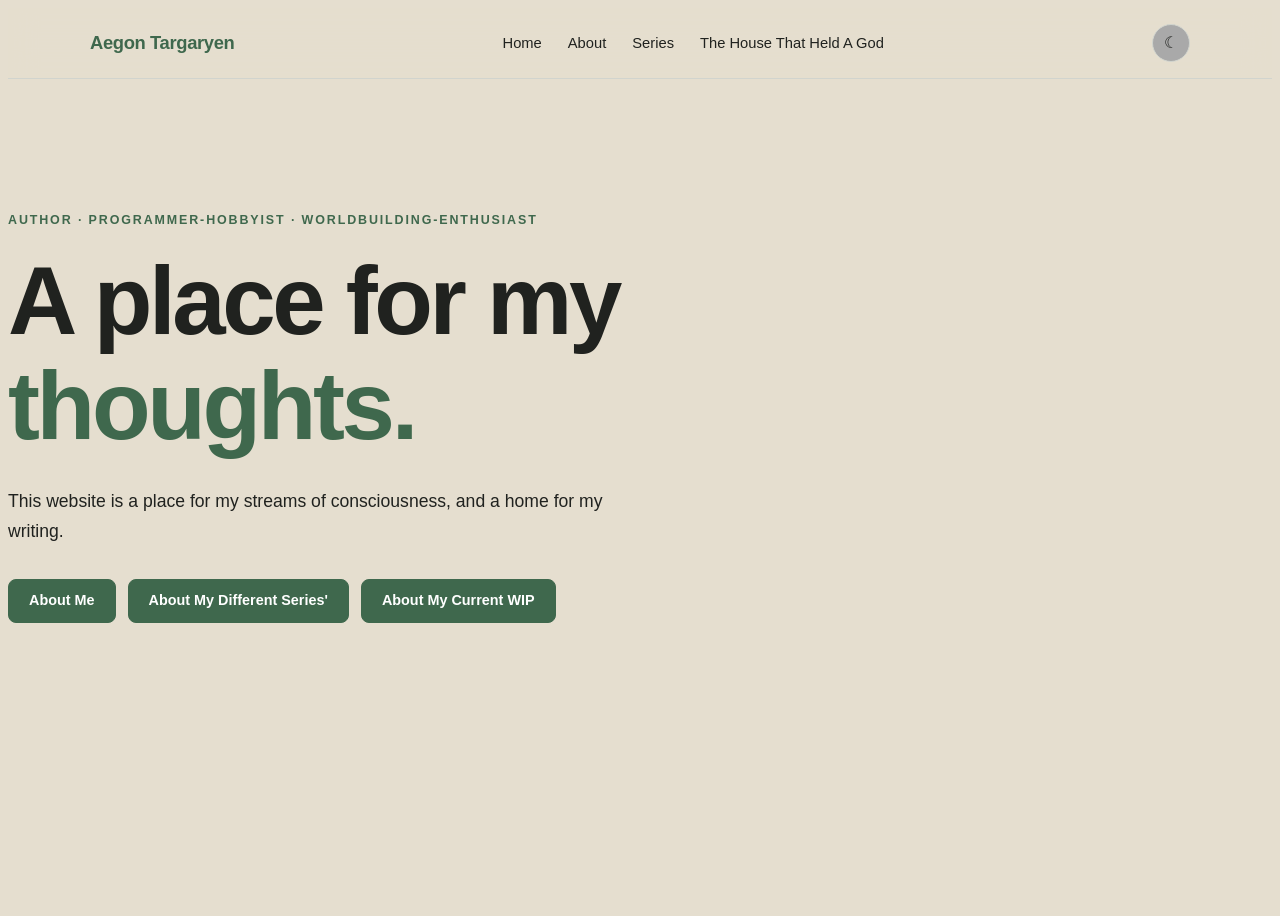
==== commit 0a3e177c: "I did some stuf..." ====
--- a/index.html
+++ b/index.html
@@ -1,82 +1,78 @@
 <!DOCTYPE html>
 <html lang="en">
-    <head>
-        <meta charset="utf-8">
-        <meta name="viewport" content="width=device-width, initial-scale=1.0">
+  <head>
+    <meta charset="utf-8">
+    <meta name="viewport" content="width=device-width, initial-scale=1.0">
 
-        <title>Aegon Targaryen | Website</title>
-        <meta name="description" content="Aegon Targaryen (@aegontargaryen120) on SubStack | Personal Website.">
+    <title>Aegon Targaryen's Website</title>
 
-        <link rel="stylesheet" href="styling/style.css">
-    </head>
+    <link rel="stylesheet" href="./styling/style.css">
+  </head>
 
-    <body>
-        <header class="site-header">
-            <nav class="nav">
-                <a href="assets/logo.png" class="logo">
-                    <span>Aegon Targaryen</span>
-                </a>
+  <body>
+    <header class="site-header">
+      <nav class="nav">
+        <a href="./" class="logo">
+          <span>Aegon Targaryen</span>
+        </a>
 
-                <ul class="nav-links">
-                    <li><a href="./index.html">Home</a></li>
-                    <li><a href="./about/index.html">About</a></li>
-                    <li><a href="./series-index/index.html">Series Index</a></li>
-                    <li><a href="./series/index.html">Current Series</a></li>
-                </ul>
+        <ul class="nav-links">
+          <li>
+            <a href="./">Home</a>
+          </li>
 
-                <button class="theme-toggle" aria-label="Switch theme">
-                    ☾
-                </button>
-            </nav>
-        </header>
+          <li>
+            <a href="./about/">About</a>
+          </li>
 
-        <main>
-            <section class="hero">
-                <p class="eyebrow">Writing Hobbyist · Programmer-Hobbyist · Worldbuilding Enthusiast</p>
+          <li>
+           <a href="./series/">Series</a>
+          </li>
 
-                <h1>
-                    Stories forged<br>
-                    from <span>imagination</span>.
-                </h1>
+          <li>
+            <a href="./hhg/">The House That Held A God</a>
+          </li>
+        </ul>
 
-                <p>
-                    Writing stories, building worlds, wondering why computers
-                    have to make everything complicated.
-                </p>
+        <button
+            class="theme-toggle"
+            aria-label="Switch theme">
+            ☾
+        </button>
+      </nav>
+    </header>
 
-                <div class="hero-actions">
-                    <a href="./series/index.html" class="button">
-                        Current Series
-                    </a>
+    <section class="hero">
+      <div class="hero-content">
+        <p class="eyebrow">
+          Author · Programmer-hobbyist · Worldbuilding-enthusiast
+        </p>
 
-                    <a href="./about/index.html" class="button secondary">
-                        About Me
-                    </a>
-                </div>
-            </section>
-            
-            <section class="section fade-in">
-                <div class="section-heading">
-                    <p class="eyebrow">Writing</p>
-                    <h2>Worlds in Progress.</h2>
+        <h1>
+        A place for
+        my <span>thoughts.</span>
+        </h1>
 
-                    <p>
-                        Stories, worlds, characters, dogs, and other things that have
-                        managed to escape my increasingly crazed brain and derelict
-                        sense of humour.
-                    </p>
-                </div>
-            </section>
-            
-        </main>
+        <p class="hero-description">
+          This website is a place for my streams of consciousness, and a home for my writing.
+        </p>
 
-        <footer class="site-footer">
-            <div class="footer-inner">
-                <span>&copy; 2026 Aegon Targaryen</span>
-                <span>Website built with HTML, CSS & JavaScript</span>
-            </div>
-        </footer>
+        <div class="button-group">
+          <a href="./about/" class="button">
+            About Me
+          </a>
 
-        <script src="./styling/script.js"></script>
-    </body>
-</html>
+          <a href="./series/" class="button">
+            About My Different Series'
+          </a>
+
+          <a href="./hhg/" class="button">
+            About My Current WIP
+          </a>
+        </div>
+      </div>
+    </section>
+
+    <script src="./styling/script.js"></script>
+  </body>
+</html>
--- a/styling/style.css
+++ b/styling/style.css
@@ -1,33 +1,54 @@
 :root {
-    --bg: #eeeeeb;
-    --surface: #f7f7f4;
-    --surface-alt: #e5e6e1;
+    --bg: #E5DECF;
+    --surface: #A9A9A9;
+    --surface-alt: #808080;
+
     --text: #20221f;
-    --text-muted: #686d66;
+    --text-muted: #20221f;
+
     --accent: #3f684d;
     --accent-hover: #31543e;
-    --border: #d2d4ce;
+
+    --border: #d1d4ce;
+
+    --shadow-sm: 0 2px 8px rgba(0, 0, 0, 0.04);
     --shadow: 0 10px 30px rgba(0, 0, 0, 0.06);
+
+    --radius-sm: 8px;
     --radius: 14px;
+    --radius-lg: 20px;
+
+    --content-width: 1100px;
+    --text-width: 700px;
+
     --transition: 180ms ease;
 }
 
 [data-theme="dark"] {
     --bg: #191b19;
     --surface: #222522;
-    --surface-alt: #292d29;
+    --surface-alt: #2a2e2a;
+
     --text: #eceee9;
     --text-muted: #a4aaa2;
+
     --accent: #79a889;
     --accent-hover: #91bd9d;
+
     --border: #363b36;
-    --shadow: 0 10px 30px rgba(0, 0, 0, 0.2);
-}
-
-* {
+
+    --shadow-sm: 0 2px 8px rgba(0, 0, 0, 0.15);
+    --shadow: 0 10px 30px rgba(0, 0, 0, 0.22);
+}
+
+/* --------------------------------------------------
+   RESET
+-------------------------------------------------- */
+
+*,
+*::before,
+*::after {
     box-sizing: border-box;
-    margin: 0;
-    padding: 0;
 }
 
 html {
@@ -35,46 +56,181 @@
 }
 
 body {
+    margin: 50;
     min-height: 100vh;
+
     background: var(--bg);
     color: var(--text);
-    font-family: -apple-system, BlinkMacSystemFont, "SF Pro Display",
-        "SF Pro Text", Aptos, Arial, sans-serif;
+
+    font-family:
+        -apple-system,
+        BlinkMacSystemFont,
+        "SF Pro Display",
+        "SF Pro Text",
+        Aptos,
+        Arial,
+        sans-serif;
+
+    font-size: 16px;
     line-height: 1.7;
+
     transition:
         background var(--transition),
         color var(--transition);
 }
 
+img {
+    display: block;
+    max-width: 100%;
+}
+
+button,
+input,
+textarea,
+select {
+    font: inherit;
+}
+
+button {
+    cursor: pointer;
+}
+
 a {
     color: inherit;
     text-decoration: none;
 }
 
-button {
-    font: inherit;
-}
+::selection {
+    background: var(--accent);
+    color: white;
+}
+
+/* --------------------------------------------------
+   TYPOGRAPHY
+-------------------------------------------------- */
+
+h1,
+h2,
+h3,
+h4,
+h5,
+h6 {
+    margin: 0;
+    color: var(--text);
+    line-height: 1.1;
+    letter-spacing: -0.035em;
+}
+
+h1 {
+    font-size: clamp(3rem, 8vw, 6rem);
+}
+
+h2 {
+    font-size: clamp(2rem, 5vw, 3.5rem);
+}
+
+h3 {
+    font-size: 1.5rem;
+}
+
+p {
+    margin: 0;
+}
+
+.text-muted {
+    color: var(--text-muted);
+}
+
+.text-accent {
+    color: var(--accent);
+}
+
+.text-center {
+    text-align: center;
+}
+
+/* --------------------------------------------------
+   LAYOUT
+-------------------------------------------------- */
+
+.container {
+    width: min(
+        var(--content-width),
+        calc(100% - 40px)
+    );
+
+    margin-inline: auto;
+}
+
+.narrow {
+    max-width: var(--text-width);
+}
+
+.section {
+    padding-block: 100px;
+    border-top: 1px solid var(--border);
+}
+
+.section-heading {
+    margin-bottom: 40px;
+}
+
+.section-heading p {
+    max-width: var(--text-width);
+    margin-top: 14px;
+    color: var(--text-muted);
+}
+
+.eyebrow {
+    margin-bottom: 16px;
+
+    color: var(--accent);
+
+    font-size: 0.78rem;
+    font-weight: 700;
+
+    letter-spacing: 0.15em;
+    text-transform: uppercase;
+}
+
+/* --------------------------------------------------
+   HEADER
+-------------------------------------------------- */
 
 .site-header {
     position: sticky;
     top: 0;
     z-index: 100;
+
     border-bottom: 1px solid var(--border);
-    background: color-mix(in srgb, var(--bg) 88%, transparent);
+
+    background: color-mix(
+        in srgb,
+        var(--bg) 88%,
+        transparent
+    );
+
     backdrop-filter: blur(14px);
 }
 
 .nav {
-    width: min(1100px, calc(100% - 40px));
+    width: min(
+        var(--content-width),
+        calc(100% - 40px)
+    );
+
     min-height: 70px;
-    margin: 0 auto;
+    margin-inline: auto;
+
     display: flex;
     align-items: center;
     justify-content: space-between;
+
     gap: 24px;
 }
 
 .logo {
+    color: var(--text);
     font-size: 1.15rem;
     font-weight: 700;
     letter-spacing: -0.02em;
@@ -88,33 +244,46 @@
     display: flex;
     align-items: center;
     gap: 26px;
+
+    margin: 0;
+    padding: 0;
+
     list-style: none;
 }
 
 .nav-links a {
     color: var(--text-muted);
     font-size: 0.92rem;
+
     transition: color var(--transition);
 }
 
-.nav-links a:hover {
-    color: var(--accent);
-}
+.nav-links a:hover,
+.nav-links a.active {
+    color: var(--accent);
+}
+
+/* --------------------------------------------------
+   THEME BUTTON
+-------------------------------------------------- */
 
 .theme-toggle {
     width: 38px;
     height: 38px;
+
     display: grid;
     place-items: center;
+
     border: 1px solid var(--border);
     border-radius: 50%;
+
     background: var(--surface);
     color: var(--text);
-    cursor: pointer;
+
     transition:
-        background var(--transition),
+        transform var(--transition),
         border-color var(--transition),
-        transform var(--transition);
+        background var(--transition);
 }
 
 .theme-toggle:hover {
@@ -122,75 +291,81 @@
     transform: rotate(8deg);
 }
 
-main {
-    width: min(1000px, calc(100% - 40px));
-    margin: 0 auto;
-}
+/* --------------------------------------------------
+   HERO
+-------------------------------------------------- */
 
 .hero {
-    min-height: 78vh;
+    min-height: 75vh;
+
     display: flex;
     flex-direction: column;
     justify-content: center;
-    padding: 100px 0;
-}
-
-.eyebrow {
-    margin-bottom: 18px;
-    color: var(--accent);
-    font-size: 0.8rem;
-    font-weight: 700;
-    letter-spacing: 0.16em;
-    text-transform: uppercase;
+
+    padding-block: 100px;
+}
+
+.hero-content {
+    max-width: 850px;
 }
 
 .hero h1 {
-    max-width: 800px;
-    font-size: clamp(3rem, 8vw, 6.5rem);
-    line-height: 0.98;
-    letter-spacing: -0.055em;
+    max-width: 850px;
 }
 
 .hero h1 span {
     color: var(--accent);
 }
 
-.hero p {
+.hero-description {
     max-width: 650px;
     margin-top: 28px;
+
     color: var(--text-muted);
     font-size: 1.1rem;
 }
 
-.hero-actions {
+/* --------------------------------------------------
+   BUTTONS
+-------------------------------------------------- */
+
+.button-group {
     display: flex;
     flex-wrap: wrap;
     gap: 12px;
-    margin-top: 34px;
+
+    margin-top: 32px;
 }
 
 .button {
+    min-height: 44px;
+    padding: 0 20px;
+
     display: inline-flex;
     align-items: center;
     justify-content: center;
-    min-height: 44px;
-    padding: 0 20px;
+
     border: 1px solid var(--accent);
-    border-radius: 9px;
+    border-radius: var(--radius-sm);
+
     background: var(--accent);
     color: white;
+
     font-size: 0.9rem;
     font-weight: 600;
+
     transition:
+        transform var(--transition),
         background var(--transition),
-        transform var(--transition),
         box-shadow var(--transition);
 }
 
 .button:hover {
     background: var(--accent-hover);
     transform: translateY(-2px);
-    box-shadow: 0 8px 20px rgba(63, 104, 77, 0.18);
+
+    box-shadow:
+        0 8px 20px rgba(63, 104, 77, 0.18);
 }
 
 .button.secondary {
@@ -200,127 +375,256 @@
 }
 
 .button.secondary:hover {
+    color: var(--accent);
     border-color: var(--accent);
-    color: var(--accent);
     box-shadow: none;
 }
 
-.section {
-    padding: 100px 0;
-    border-top: 1px solid var(--border);
-}
-
-.section-heading {
-    margin-bottom: 40px;
-}
-
-.section-heading h2 {
-    font-size: clamp(2rem, 5vw, 3.4rem);
-    line-height: 1.05;
-    letter-spacing: -0.04em;
-}
-
-.section-heading p {
-    max-width: 600px;
-    margin-top: 12px;
-    color: var(--text-muted);
-}
-
-.about-grid {
+.button.ghost {
+    background: transparent;
+    border-color: transparent;
+    color: var(--accent);
+}
+
+.button.ghost:hover {
+    background: var(--surface-alt);
+    box-shadow: none;
+}
+
+/* --------------------------------------------------
+   CARDS
+-------------------------------------------------- */
+
+.grid {
     display: grid;
-    grid-template-columns: 1fr 1.5fr;
-    gap: 60px;
-}
-
-.about-label {
-    color: var(--accent);
-    font-size: 0.8rem;
-    font-weight: 700;
-    letter-spacing: 0.12em;
-    text-transform: uppercase;
-}
-
-.about-content p + p {
-    margin-top: 18px;
-}
-
-.series-grid {
-    display: grid;
-    grid-template-columns: repeat(2, 1fr);
     gap: 20px;
 }
 
-.series-card {
-    position: relative;
+.grid-2 {
+    grid-template-columns: repeat(2, minmax(0, 1fr));
+}
+
+.grid-3 {
+    grid-template-columns: repeat(3, minmax(0, 1fr));
+}
+
+.card {
     padding: 28px;
+
     border: 1px solid var(--border);
     border-radius: var(--radius);
+
     background: var(--surface);
     box-shadow: var(--shadow);
+
     transition:
         transform var(--transition),
         border-color var(--transition),
         background var(--transition);
 }
 
-.series-card:hover {
-    transform: translateY(-5px);
+.card:hover {
+    transform: translateY(-4px);
     border-color: var(--accent);
 }
 
-.series-card::before {
-    content: "";
-    position: absolute;
-    top: 0;
-    left: 28px;
-    width: 40px;
-    height: 2px;
-    background: var(--accent);
-}
-
-.series-status {
-    display: inline-block;
-    margin-bottom: 18px;
-    color: var(--accent);
-    font-size: 0.72rem;
-    font-weight: 700;
-    letter-spacing: 0.1em;
-    text-transform: uppercase;
-}
-
-.series-card h3 {
-    font-size: 1.5rem;
-    letter-spacing: -0.025em;
-}
-
-.series-card p {
+.card h3 {
+    margin-top: 12px;
+}
+
+.card p {
     margin-top: 12px;
     color: var(--text-muted);
-    font-size: 0.95rem;
-}
-
-.series-link {
+}
+
+.card-link {
     display: inline-block;
+
     margin-top: 22px;
+
     color: var(--accent);
     font-size: 0.9rem;
     font-weight: 600;
 }
 
-.series-link::after {
+.card-link::after {
     content: " →";
-    transition: margin var(--transition);
-}
-
-.series-link:hover::after {
+
+    transition:
+        margin var(--transition);
+}
+
+.card-link:hover::after {
     margin-left: 4px;
 }
 
+/* --------------------------------------------------
+   BADGES
+-------------------------------------------------- */
+
+.badge {
+    display: inline-block;
+
+    padding: 4px 9px;
+
+    border: 1px solid var(--border);
+    border-radius: 999px;
+
+    background: var(--surface-alt);
+
+    color: var(--text-muted);
+
+    font-size: 0.7rem;
+    font-weight: 700;
+
+    letter-spacing: 0.08em;
+    text-transform: uppercase;
+}
+
+.badge.accent {
+    border-color: transparent;
+    background: var(--accent);
+    color: white;
+}
+
+/* --------------------------------------------------
+   ABOUT / SPLIT CONTENT
+-------------------------------------------------- */
+
+.split {
+    display: grid;
+    grid-template-columns: 1fr 1.6fr;
+    gap: 60px;
+}
+
+.label {
+    color: var(--accent);
+
+    font-size: 0.8rem;
+    font-weight: 700;
+
+    letter-spacing: 0.12em;
+    text-transform: uppercase;
+}
+
+.prose {
+    max-width: var(--text-width);
+}
+
+.prose p + p {
+    margin-top: 20px;
+}
+
+.prose a {
+    color: var(--accent);
+    text-decoration: underline;
+    text-decoration-thickness: 1px;
+    text-underline-offset: 3px;
+}
+
+/* --------------------------------------------------
+   IMAGE
+-------------------------------------------------- */
+
+.image {
+    overflow: hidden;
+    border-radius: var(--radius);
+    border: 1px solid var(--border);
+}
+
+.image img {
+    width: 100%;
+    height: auto;
+
+    transition: transform 500ms ease;
+}
+
+.image:hover img {
+    transform: scale(1.02);
+}
+
+/* --------------------------------------------------
+   FORMS
+-------------------------------------------------- */
+
+.form {
+    display: grid;
+    gap: 18px;
+
+    max-width: 650px;
+}
+
+.form-group {
+    display: grid;
+    gap: 7px;
+}
+
+.form-label {
+    font-size: 0.88rem;
+    font-weight: 600;
+}
+
+.form input,
+.form textarea,
+.form select {
+    width: 100%;
+
+    padding: 11px 13px;
+
+    border: 1px solid var(--border);
+    border-radius: var(--radius-sm);
+
+    background: var(--surface);
+    color: var(--text);
+
+    outline: none;
+
+    transition:
+        border-color var(--transition),
+        box-shadow var(--transition);
+}
+
+.form textarea {
+    min-height: 150px;
+    resize: vertical;
+}
+
+.form input:focus,
+.form textarea:focus,
+.form select:focus {
+    border-color: var(--accent);
+
+    box-shadow:
+        0 0 0 3px
+        color-mix(in srgb, var(--accent) 15%, transparent);
+}
+
+/* --------------------------------------------------
+   DIVIDER
+-------------------------------------------------- */
+
+.divider {
+    width: 100%;
+    height: 1px;
+    margin-block: 30px;
+    background: var(--border);
+}
+
+/* --------------------------------------------------
+   FOOTER
+-------------------------------------------------- */
+
 .site-footer {
-    width: min(1000px, calc(100% - 40px));
-    margin: 0 auto;
-    padding: 35px 0 50px;
+    width: min(
+        var(--content-width),
+        calc(100% - 40px)
+    );
+
+    margin-inline: auto;
+    padding-block: 35px 50px;
+
     border-top: 1px solid var(--border);
+
     color: var(--text-muted);
     font-size: 0.85rem;
 }
@@ -331,9 +635,14 @@
     gap: 20px;
 }
 
+/* --------------------------------------------------
+   ANIMATIONS
+-------------------------------------------------- */
+
 .fade-in {
     opacity: 0;
     transform: translateY(14px);
+
     transition:
         opacity 600ms ease,
         transform 600ms ease;
@@ -344,49 +653,64 @@
     transform: translateY(0);
 }
 
-::selection {
-    background: var(--accent);
-    color: white;
-}
+.lift {
+    transition:
+        transform var(--transition),
+        box-shadow var(--transition);
+}
+
+.lift:hover {
+    transform: translateY(-4px);
+    box-shadow: var(--shadow);
+}
+
+/* --------------------------------------------------
+   ACCESSIBILITY
+-------------------------------------------------- */
 
 :focus-visible {
     outline: 2px solid var(--accent);
     outline-offset: 3px;
 }
 
-@media (max-width: 700px) {
-    .nav {
-        width: min(100% - 28px, 1100px);
+/* --------------------------------------------------
+   RESPONSIVE
+-------------------------------------------------- */
+
+@media (max-width: 800px) {
+    .grid-3 {
+        grid-template-columns: 1fr 1fr;
+    }
+
+    .split {
+        grid-template-columns: 1fr;
+        gap: 30px;
+    }
+}
+
+@media (max-width: 650px) {
+    .container,
+    .nav,
+    .site-footer {
+        width: min(100% - 28px, var(--content-width));
     }
 
     .nav-links {
         display: none;
     }
 
-    main {
-        width: min(100% - 28px, 1000px);
-    }
-
     .hero {
         min-height: 70vh;
-        padding: 80px 0;
-    }
-
-    .hero h1 {
-        font-size: clamp(2.8rem, 15vw, 5rem);
+        padding-block: 80px;
     }
 
     .section {
-        padding: 75px 0;
-    }
-
-    .about-grid,
-    .series-grid {
+        padding-block: 75px;
+    }
+
+    .grid-2,
+    .grid-3 {
         grid-template-columns: 1fr;
-    }
-
-    .about-grid {
-        gap: 25px;
     }
 
     .footer-inner {
@@ -403,6 +727,7 @@
     *::before,
     *::after {
         transition-duration: 0.01ms !important;
-    }
-}
-
+        animation-duration: 0.01ms !important;
+    }
+}
+
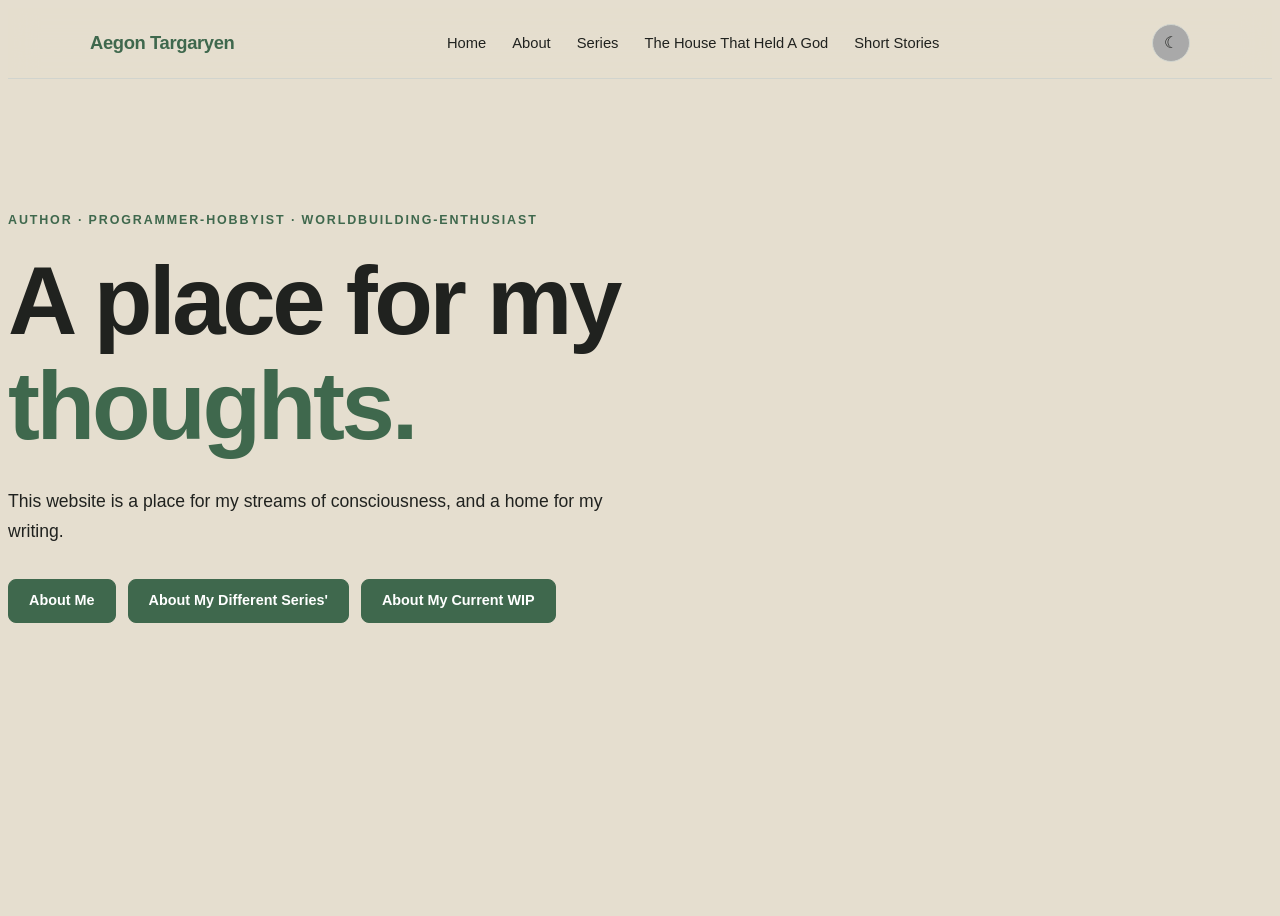
==== commit ff56f6b4: "Updated website" ====
--- a/index.html
+++ b/index.html
@@ -31,6 +31,10 @@
 
           <li>
             <a href="./hhg/">The House That Held A God</a>
+          </li>
+
+          <li>
+              <a href="./short-stories/">Short Stories</a>
           </li>
         </ul>
 
@@ -75,4 +79,4 @@
 
     <script src="./styling/script.js"></script>
   </body>
-</html>+</html>
